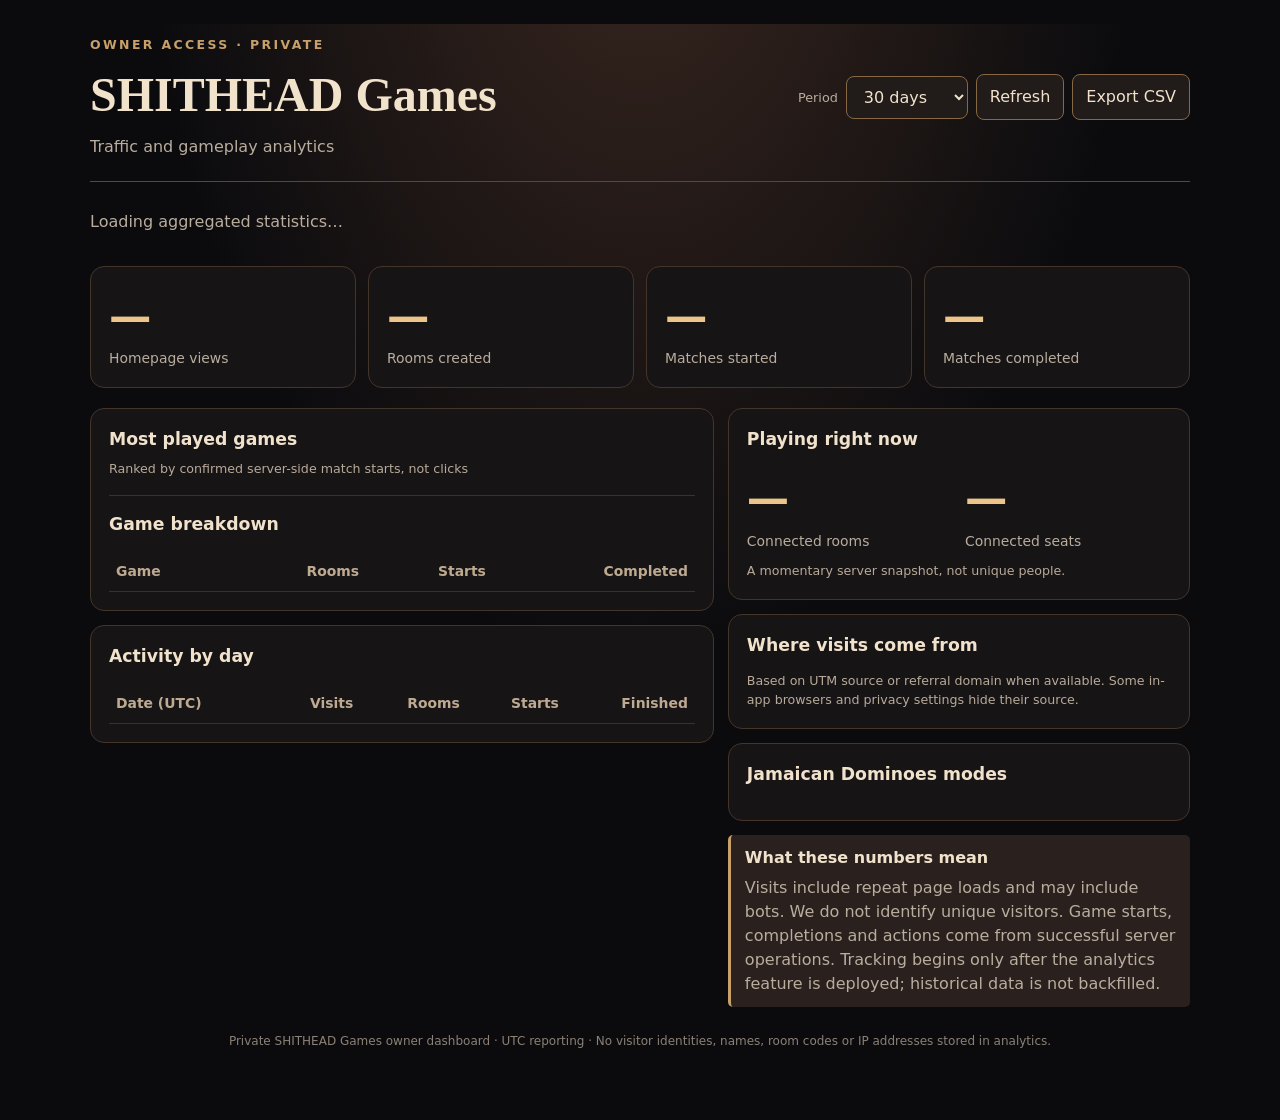
==== server/app/static/owner.html @ 9b071682 "feat(analytics): responsive private owner dashboard with stats and game rankings" ====
<!doctype html>
<html lang="en"><head><meta charset="utf-8"><meta name="viewport" content="width=device-width, initial-scale=1">
<meta name="robots" content="noindex,nofollow,noarchive"><title>SHITHEAD Games — Owner Analytics</title>
<style>
:root{color-scheme:dark;font-family:system-ui,-apple-system,"Segoe UI",sans-serif;background:#0b0b0e;color:#f1e2cc}
*{box-sizing:border-box}body{margin:0;line-height:1.5;background:radial-gradient(ellipse at 50% -20%,#3b2820 0%,#0b0b0e 55%) fixed;min-height:100dvh}
main{width:min(1100px,calc(100% - 32px));margin:24px auto 70px}header{display:flex;justify-content:space-between;align-items:center;gap:12px;flex-wrap:wrap;border-bottom:1px solid #5c4731;padding:12px 0 22px}
.eyebrow{color:#c7a06a;font-size:.78rem;letter-spacing:.19em;font-weight:800}h1{font-size:clamp(2rem,4vw,3rem);margin:4px 0 0;font-family:Georgia,serif}h2{font-size:1.08rem;margin:0 0 14px}p{color:#b9ad9e}a{color:#e5bd7e}button,select{border:1px solid #886744;border-radius:8px;background:#211b19;color:#f1e2cc;padding:10px 13px;font:inherit;cursor:pointer}button:focus-visible,select:focus-visible,a:focus-visible{outline:3px solid #d3323a;outline-offset:3px}button:hover{border-color:#e5bd7e}
.actions{display:flex;gap:8px;align-items:center;flex-wrap:wrap} .actions label{font-size:.8rem;color:#b9ad9e}
.card{background:#171416;border:1px solid #44352a;border-radius:14px;padding:18px;min-width:0}
.stats{display:grid;grid-template-columns:repeat(4,minmax(0,1fr));gap:12px;margin:20px 0} .metric{font-size:clamp(1.6rem,3.5vw,2.65rem);font-weight:850;color:#edc58b;font-variant-numeric:tabular-nums}.metric-label{color:#b9ad9e;font-size:.87rem}
.columns{display:grid;grid-template-columns:1.35fr 1fr;gap:14px}.stack{display:grid;gap:14px;align-content:start} .barrow{margin:12px 0}.barheader{display:flex;justify-content:space-between;gap:10px;font-size:.9rem}.barheader b{font-variant-numeric:tabular-nums}.bartrack{height:10px;background:#332b27;border-radius:20px;overflow:hidden;margin-top:5px}.barfill{height:100%;background:linear-gradient(90deg,#a56d3e,#efbb74);border-radius:20px;width:0}
.caption{color:#b8aa99;font-size:.79rem;margin:10px 0 0}.divider{border-top:1px solid #3e3127;margin:16px 0}.minor{color:#be8e66;font-size:.87rem}
table{border-collapse:collapse;width:100%;font-size:.87rem}th,td{text-align:left;border-bottom:1px solid #3d3028;padding:9px 7px}td:not(:first-child),th:not(:first-child){text-align:right;font-variant-numeric:tabular-nums}th{color:#beaa91;font-weight:700} .scroll{overflow:auto}
#status{padding:12px 0;min-height:20px} #status.error{color:#ff9292}
.warning{background:#2a211e;border-left:3px solid #c7a06a;padding:11px 14px;border-radius:5px}
footer{color:#8b8176;font-size:.75rem;margin-top:25px;text-align:center}
@media(max-width:760px){.stats{grid-template-columns:repeat(2,minmax(0,1fr))}.columns{grid-template-columns:1fr}.card{padding:14px}main{width:calc(100% - 24px)}}
@media(max-width:380px){.stats{gap:7px}.metric{font-size:1.65rem}.card{padding:12px}}
</style>
<script src="/owner/analytics.js" defer></script></head>
<body><main><header><div><div class="eyebrow">OWNER ACCESS · PRIVATE</div><h1>SHITHEAD Games</h1><p style="margin:4px 0 0">Traffic and gameplay analytics</p></div>
<div class="actions"><label for="period">Period</label><select id="period"><option value="7">7 days</option><option value="30" selected>30 days</option><option value="90">90 days</option><option value="365">365 days</option><option value="0">All time</option></select><button id="refresh" type="button">Refresh</button><button id="export" type="button">Export CSV</button></div></header>
<p id="status" role="status" aria-live="polite">Loading aggregated statistics…</p>
<div class="stats"><div class="card"><div class="metric" id="views">—</div><div class="metric-label">Homepage views</div></div><div class="card"><div class="metric" id="rooms">—</div><div class="metric-label">Rooms created</div></div><div class="card"><div class="metric" id="starts">—</div><div class="metric-label">Matches started</div></div><div class="card"><div class="metric" id="ends">—</div><div class="metric-label">Matches completed</div></div></div>
<section class="columns"><div class="stack">
<div class="card"><h2>Most played games</h2><p class="caption" style="margin:-7px 0 12px">Ranked by confirmed server-side match starts, not clicks</p><div id="ranking"></div><div class="divider"></div><h2>Game breakdown</h2><div class="scroll"><table><thead><tr><th>Game</th><th>Rooms</th><th>Starts</th><th>Completed</th></tr></thead><tbody id="game-table"></tbody></table></div></div>
<div class="card"><h2>Activity by day</h2><div class="scroll"><table><thead><tr><th>Date (UTC)</th><th>Visits</th><th>Rooms</th><th>Starts</th><th>Finished</th></tr></thead><tbody id="daily-table"></tbody></table></div></div>
</div><div class="stack">
<div class="card"><h2>Playing right now</h2><div class="stats" style="grid-template-columns:1fr 1fr;margin:0"><div><div class="metric" id="live-rooms">—</div><div class="metric-label">Connected rooms</div></div><div><div class="metric" id="live-seats">—</div><div class="metric-label">Connected seats</div></div></div><p class="caption">A momentary server snapshot, not unique people.</p></div>
<div class="card"><h2>Where visits come from</h2><div id="sources"></div><p class="caption">Based on UTM source or referral domain when available. Some in-app browsers and privacy settings hide their source.</p></div>
<div class="card"><h2>Jamaican Dominoes modes</h2><div id="domino-modes"></div></div>
<div class="warning"><strong>What these numbers mean</strong><p style="margin:6px 0 0">Visits include repeat page loads and may include bots. We do not identify unique visitors. Game starts, completions and actions come from successful server operations. Tracking begins only after the analytics feature is deployed; historical data is not backfilled.</p></div>
</div></section>
<footer>Private SHITHEAD Games owner dashboard · UTC reporting · No visitor identities, names, room codes or IP addresses stored in analytics.</footer>
</main></body></html>
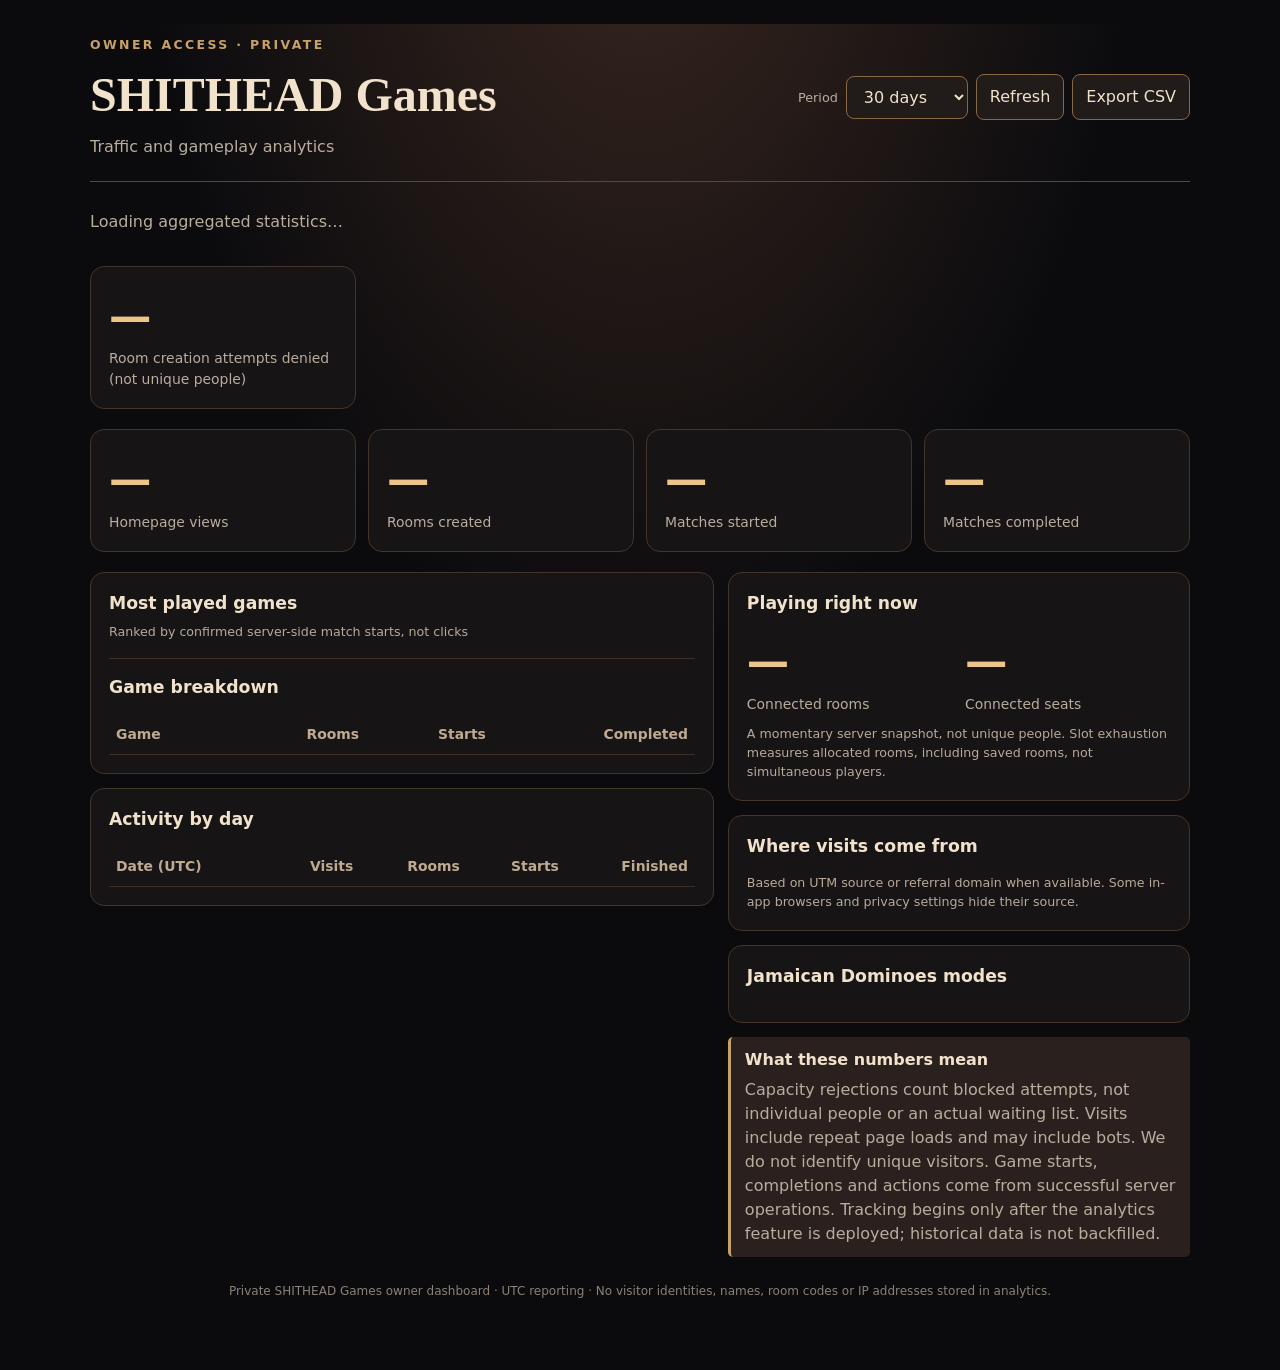
==== commit f9d944fc: "feat(owner): add explicit denied room-create counter and definition" ====
--- a/server/app/static/owner.html
+++ b/server/app/static/owner.html
@@ -22,15 +22,16 @@
 <body><main><header><div><div class="eyebrow">OWNER ACCESS · PRIVATE</div><h1>SHITHEAD Games</h1><p style="margin:4px 0 0">Traffic and gameplay analytics</p></div>
 <div class="actions"><label for="period">Period</label><select id="period"><option value="7">7 days</option><option value="30" selected>30 days</option><option value="90">90 days</option><option value="365">365 days</option><option value="0">All time</option></select><button id="refresh" type="button">Refresh</button><button id="export" type="button">Export CSV</button></div></header>
 <p id="status" role="status" aria-live="polite">Loading aggregated statistics…</p>
+<div class="stats"><div class="card"><div class="metric" id="capacity-rejections">—</div><div class="metric-label">Room creation attempts denied (not unique people)</div></div></div>
 <div class="stats"><div class="card"><div class="metric" id="views">—</div><div class="metric-label">Homepage views</div></div><div class="card"><div class="metric" id="rooms">—</div><div class="metric-label">Rooms created</div></div><div class="card"><div class="metric" id="starts">—</div><div class="metric-label">Matches started</div></div><div class="card"><div class="metric" id="ends">—</div><div class="metric-label">Matches completed</div></div></div>
 <section class="columns"><div class="stack">
 <div class="card"><h2>Most played games</h2><p class="caption" style="margin:-7px 0 12px">Ranked by confirmed server-side match starts, not clicks</p><div id="ranking"></div><div class="divider"></div><h2>Game breakdown</h2><div class="scroll"><table><thead><tr><th>Game</th><th>Rooms</th><th>Starts</th><th>Completed</th></tr></thead><tbody id="game-table"></tbody></table></div></div>
 <div class="card"><h2>Activity by day</h2><div class="scroll"><table><thead><tr><th>Date (UTC)</th><th>Visits</th><th>Rooms</th><th>Starts</th><th>Finished</th></tr></thead><tbody id="daily-table"></tbody></table></div></div>
 </div><div class="stack">
-<div class="card"><h2>Playing right now</h2><div class="stats" style="grid-template-columns:1fr 1fr;margin:0"><div><div class="metric" id="live-rooms">—</div><div class="metric-label">Connected rooms</div></div><div><div class="metric" id="live-seats">—</div><div class="metric-label">Connected seats</div></div></div><p class="caption">A momentary server snapshot, not unique people.</p></div>
+<div class="card"><h2>Playing right now</h2><div class="stats" style="grid-template-columns:1fr 1fr;margin:0"><div><div class="metric" id="live-rooms">—</div><div class="metric-label">Connected rooms</div></div><div><div class="metric" id="live-seats">—</div><div class="metric-label">Connected seats</div></div></div><p class="caption">A momentary server snapshot, not unique people. Slot exhaustion measures allocated rooms, including saved rooms, not simultaneous players.</p></div>
 <div class="card"><h2>Where visits come from</h2><div id="sources"></div><p class="caption">Based on UTM source or referral domain when available. Some in-app browsers and privacy settings hide their source.</p></div>
 <div class="card"><h2>Jamaican Dominoes modes</h2><div id="domino-modes"></div></div>
-<div class="warning"><strong>What these numbers mean</strong><p style="margin:6px 0 0">Visits include repeat page loads and may include bots. We do not identify unique visitors. Game starts, completions and actions come from successful server operations. Tracking begins only after the analytics feature is deployed; historical data is not backfilled.</p></div>
+<div class="warning"><strong>What these numbers mean</strong><p style="margin:6px 0 0">Capacity rejections count blocked attempts, not individual people or an actual waiting list. Visits include repeat page loads and may include bots. We do not identify unique visitors. Game starts, completions and actions come from successful server operations. Tracking begins only after the analytics feature is deployed; historical data is not backfilled.</p></div>
 </div></section>
 <footer>Private SHITHEAD Games owner dashboard · UTC reporting · No visitor identities, names, room codes or IP addresses stored in analytics.</footer>
 </main></body></html>
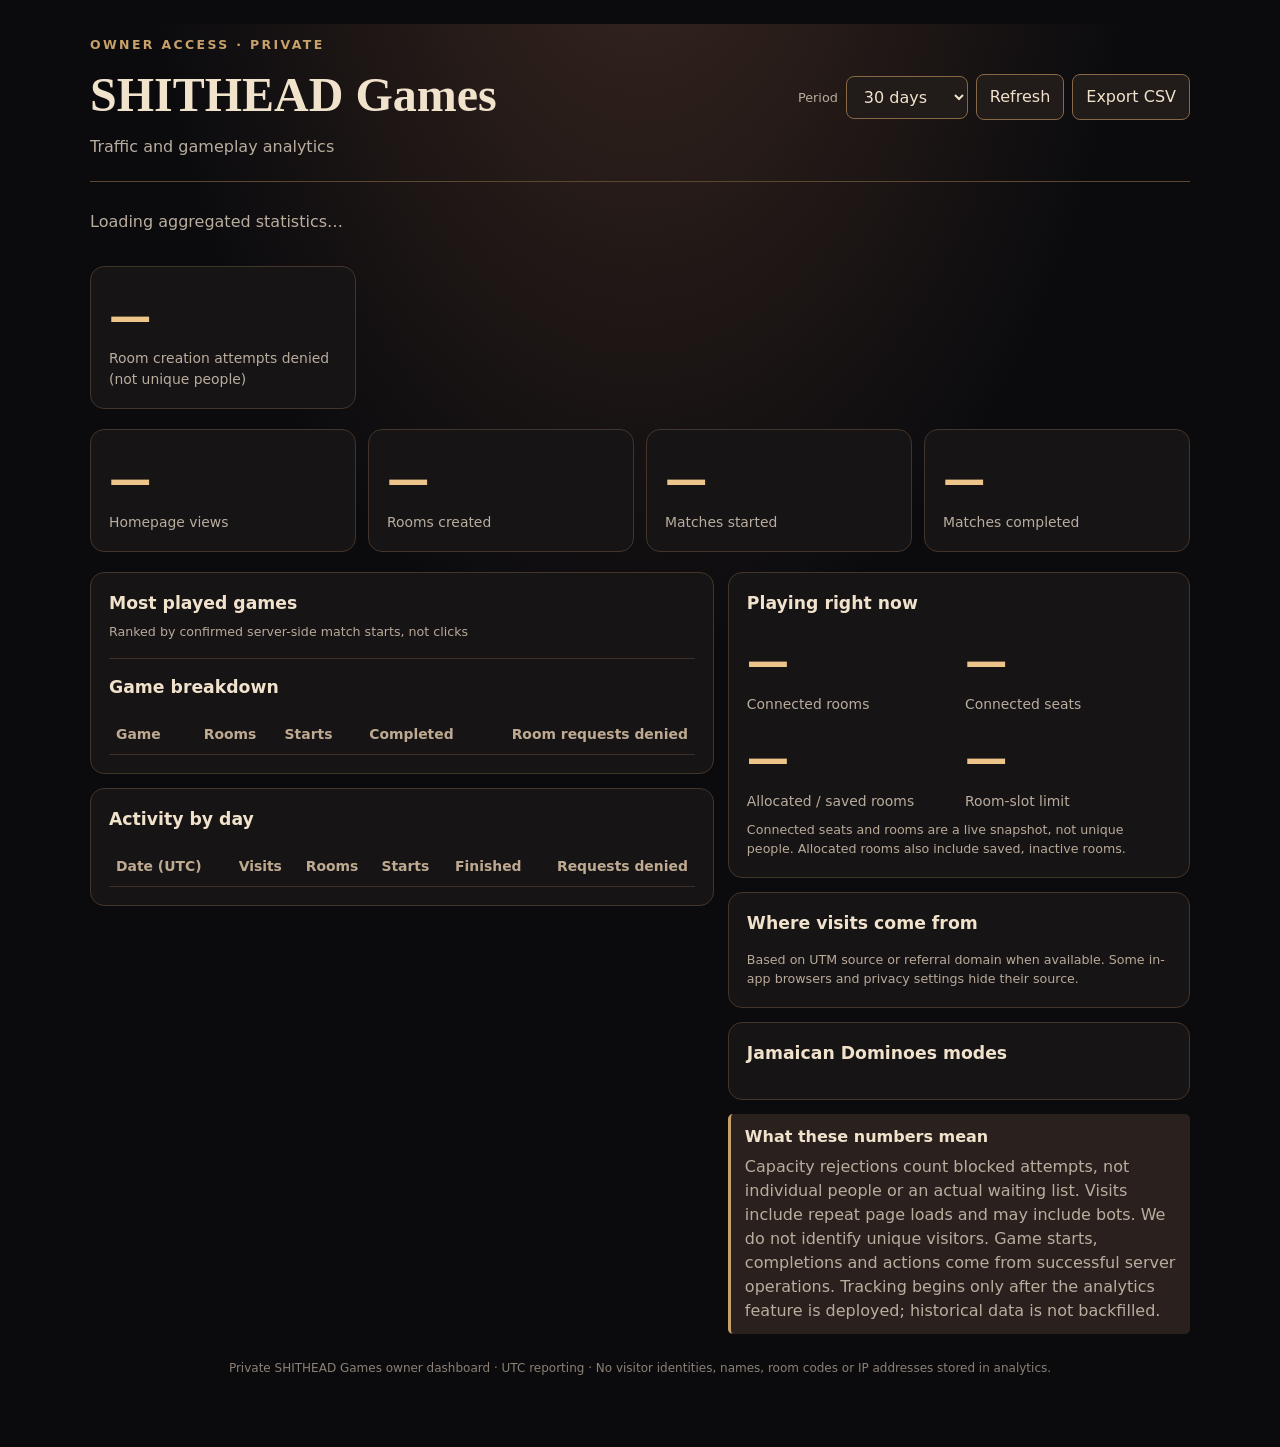
==== commit 12fbe866: "feat(owner): show denied requests by day/game and allocated vs connected room capacity" ====
--- a/server/app/static/owner.html
+++ b/server/app/static/owner.html
@@ -25,10 +25,10 @@
 <div class="stats"><div class="card"><div class="metric" id="capacity-rejections">—</div><div class="metric-label">Room creation attempts denied (not unique people)</div></div></div>
 <div class="stats"><div class="card"><div class="metric" id="views">—</div><div class="metric-label">Homepage views</div></div><div class="card"><div class="metric" id="rooms">—</div><div class="metric-label">Rooms created</div></div><div class="card"><div class="metric" id="starts">—</div><div class="metric-label">Matches started</div></div><div class="card"><div class="metric" id="ends">—</div><div class="metric-label">Matches completed</div></div></div>
 <section class="columns"><div class="stack">
-<div class="card"><h2>Most played games</h2><p class="caption" style="margin:-7px 0 12px">Ranked by confirmed server-side match starts, not clicks</p><div id="ranking"></div><div class="divider"></div><h2>Game breakdown</h2><div class="scroll"><table><thead><tr><th>Game</th><th>Rooms</th><th>Starts</th><th>Completed</th></tr></thead><tbody id="game-table"></tbody></table></div></div>
-<div class="card"><h2>Activity by day</h2><div class="scroll"><table><thead><tr><th>Date (UTC)</th><th>Visits</th><th>Rooms</th><th>Starts</th><th>Finished</th></tr></thead><tbody id="daily-table"></tbody></table></div></div>
+<div class="card"><h2>Most played games</h2><p class="caption" style="margin:-7px 0 12px">Ranked by confirmed server-side match starts, not clicks</p><div id="ranking"></div><div class="divider"></div><h2>Game breakdown</h2><div class="scroll"><table><thead><tr><th>Game</th><th>Rooms</th><th>Starts</th><th>Completed</th><th>Room requests denied</th></tr></thead><tbody id="game-table"></tbody></table></div></div>
+<div class="card"><h2>Activity by day</h2><div class="scroll"><table><thead><tr><th>Date (UTC)</th><th>Visits</th><th>Rooms</th><th>Starts</th><th>Finished</th><th>Requests denied</th></tr></thead><tbody id="daily-table"></tbody></table></div></div>
 </div><div class="stack">
-<div class="card"><h2>Playing right now</h2><div class="stats" style="grid-template-columns:1fr 1fr;margin:0"><div><div class="metric" id="live-rooms">—</div><div class="metric-label">Connected rooms</div></div><div><div class="metric" id="live-seats">—</div><div class="metric-label">Connected seats</div></div></div><p class="caption">A momentary server snapshot, not unique people. Slot exhaustion measures allocated rooms, including saved rooms, not simultaneous players.</p></div>
+<div class="card"><h2>Playing right now</h2><div class="stats" style="grid-template-columns:repeat(2,minmax(0,1fr));margin:0"><div><div class="metric" id="live-rooms">—</div><div class="metric-label">Connected rooms</div></div><div><div class="metric" id="live-seats">—</div><div class="metric-label">Connected seats</div></div><div><div class="metric" id="allocated-rooms">—</div><div class="metric-label">Allocated / saved rooms</div></div><div><div class="metric" id="room-limit">—</div><div class="metric-label">Room-slot limit</div></div></div><p class="caption">Connected seats and rooms are a live snapshot, not unique people. Allocated rooms also include saved, inactive rooms.</p></div>
 <div class="card"><h2>Where visits come from</h2><div id="sources"></div><p class="caption">Based on UTM source or referral domain when available. Some in-app browsers and privacy settings hide their source.</p></div>
 <div class="card"><h2>Jamaican Dominoes modes</h2><div id="domino-modes"></div></div>
 <div class="warning"><strong>What these numbers mean</strong><p style="margin:6px 0 0">Capacity rejections count blocked attempts, not individual people or an actual waiting list. Visits include repeat page loads and may include bots. We do not identify unique visitors. Game starts, completions and actions come from successful server operations. Tracking begins only after the analytics feature is deployed; historical data is not backfilled.</p></div>
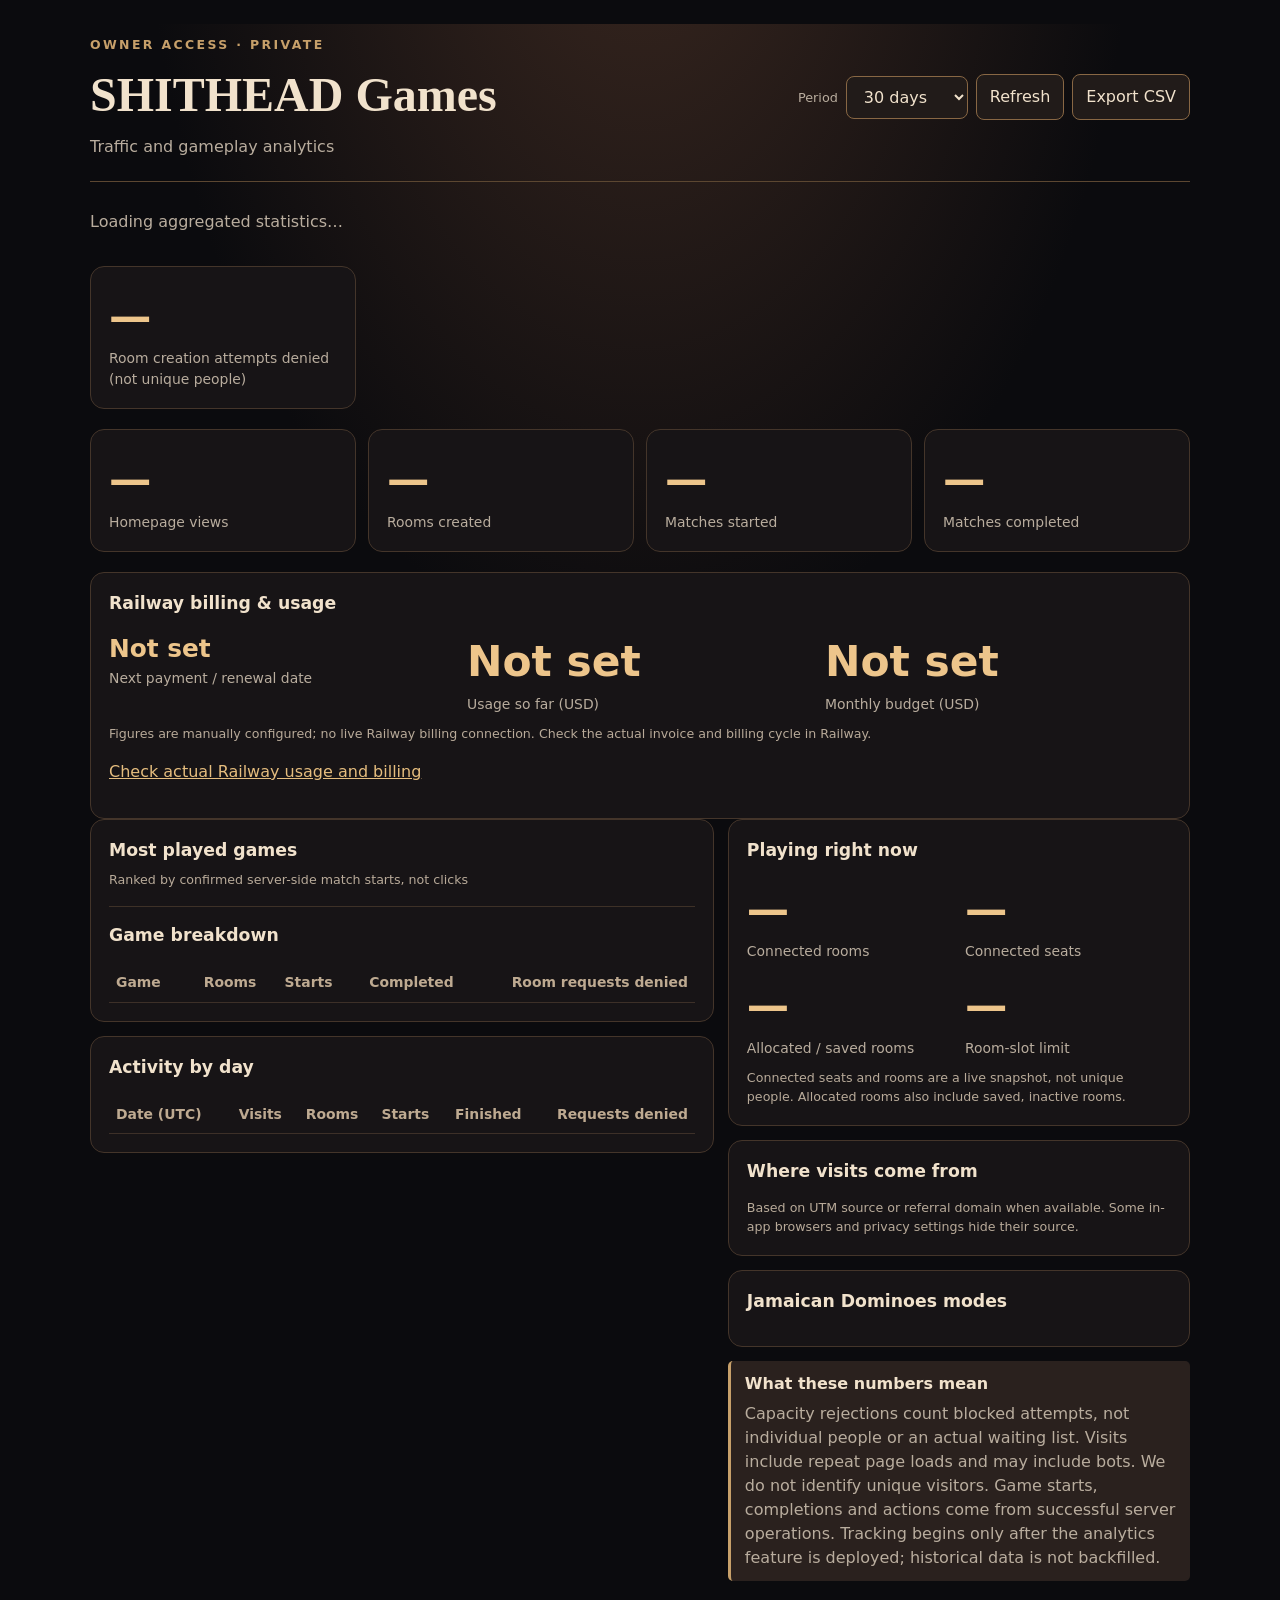
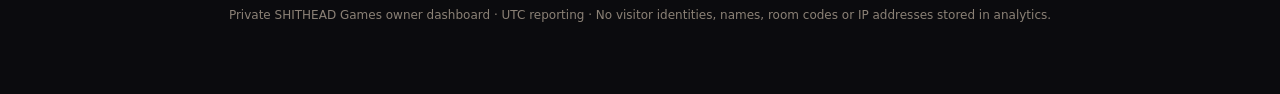
==== commit 55f8bf7d: "ui(owner): billing dates and manual usage beside game analytics and safe logout" ====
--- a/server/app/static/owner.html
+++ b/server/app/static/owner.html
@@ -20,10 +20,20 @@
 </style>
 <script src="/owner/analytics.js" defer></script></head>
 <body><main><header><div><div class="eyebrow">OWNER ACCESS · PRIVATE</div><h1>SHITHEAD Games</h1><p style="margin:4px 0 0">Traffic and gameplay analytics</p></div>
-<div class="actions"><label for="period">Period</label><select id="period"><option value="7">7 days</option><option value="30" selected>30 days</option><option value="90">90 days</option><option value="365">365 days</option><option value="0">All time</option></select><button id="refresh" type="button">Refresh</button><button id="export" type="button">Export CSV</button></div></header>
+<div class="actions"><label for="period">Period</label><select id="period"><option value="7">7 days</option><option value="30" selected>30 days</option><option value="90">90 days</option><option value="365">365 days</option><option value="0">All time</option></select><button id="refresh" type="button">Refresh</button><button id="export" type="button">Export CSV</button><button id="logout" type="button" hidden>Sign out</button></div></header>
 <p id="status" role="status" aria-live="polite">Loading aggregated statistics…</p>
 <div class="stats"><div class="card"><div class="metric" id="capacity-rejections">—</div><div class="metric-label">Room creation attempts denied (not unique people)</div></div></div>
 <div class="stats"><div class="card"><div class="metric" id="views">—</div><div class="metric-label">Homepage views</div></div><div class="card"><div class="metric" id="rooms">—</div><div class="metric-label">Rooms created</div></div><div class="card"><div class="metric" id="starts">—</div><div class="metric-label">Matches started</div></div><div class="card"><div class="metric" id="ends">—</div><div class="metric-label">Matches completed</div></div></div>
+<section class="card" aria-labelledby="billing-title">
+<h2 id="billing-title">Railway billing &amp; usage</h2>
+<div class="stats" style="margin:0;grid-template-columns:repeat(3,minmax(0,1fr))">
+<div><div class="metric" id="billing-date" style="font-size:clamp(1.1rem,2vw,1.55rem)">Not set</div><div class="metric-label">Next payment / renewal date</div></div>
+<div><div class="metric" id="billing-usage">Not set</div><div class="metric-label">Usage so far (USD)</div></div>
+<div><div class="metric" id="billing-budget">Not set</div><div class="metric-label">Monthly budget (USD)</div></div>
+</div>
+<p class="caption" id="billing-note">Figures are manually configured; no live Railway billing connection. Check the actual invoice and billing cycle in Railway.</p>
+<p><a href="https://railway.com/workspace/usage" target="_blank" rel="noopener noreferrer">Check actual Railway usage and billing</a></p>
+</section>
 <section class="columns"><div class="stack">
 <div class="card"><h2>Most played games</h2><p class="caption" style="margin:-7px 0 12px">Ranked by confirmed server-side match starts, not clicks</p><div id="ranking"></div><div class="divider"></div><h2>Game breakdown</h2><div class="scroll"><table><thead><tr><th>Game</th><th>Rooms</th><th>Starts</th><th>Completed</th><th>Room requests denied</th></tr></thead><tbody id="game-table"></tbody></table></div></div>
 <div class="card"><h2>Activity by day</h2><div class="scroll"><table><thead><tr><th>Date (UTC)</th><th>Visits</th><th>Rooms</th><th>Starts</th><th>Finished</th><th>Requests denied</th></tr></thead><tbody id="daily-table"></tbody></table></div></div>
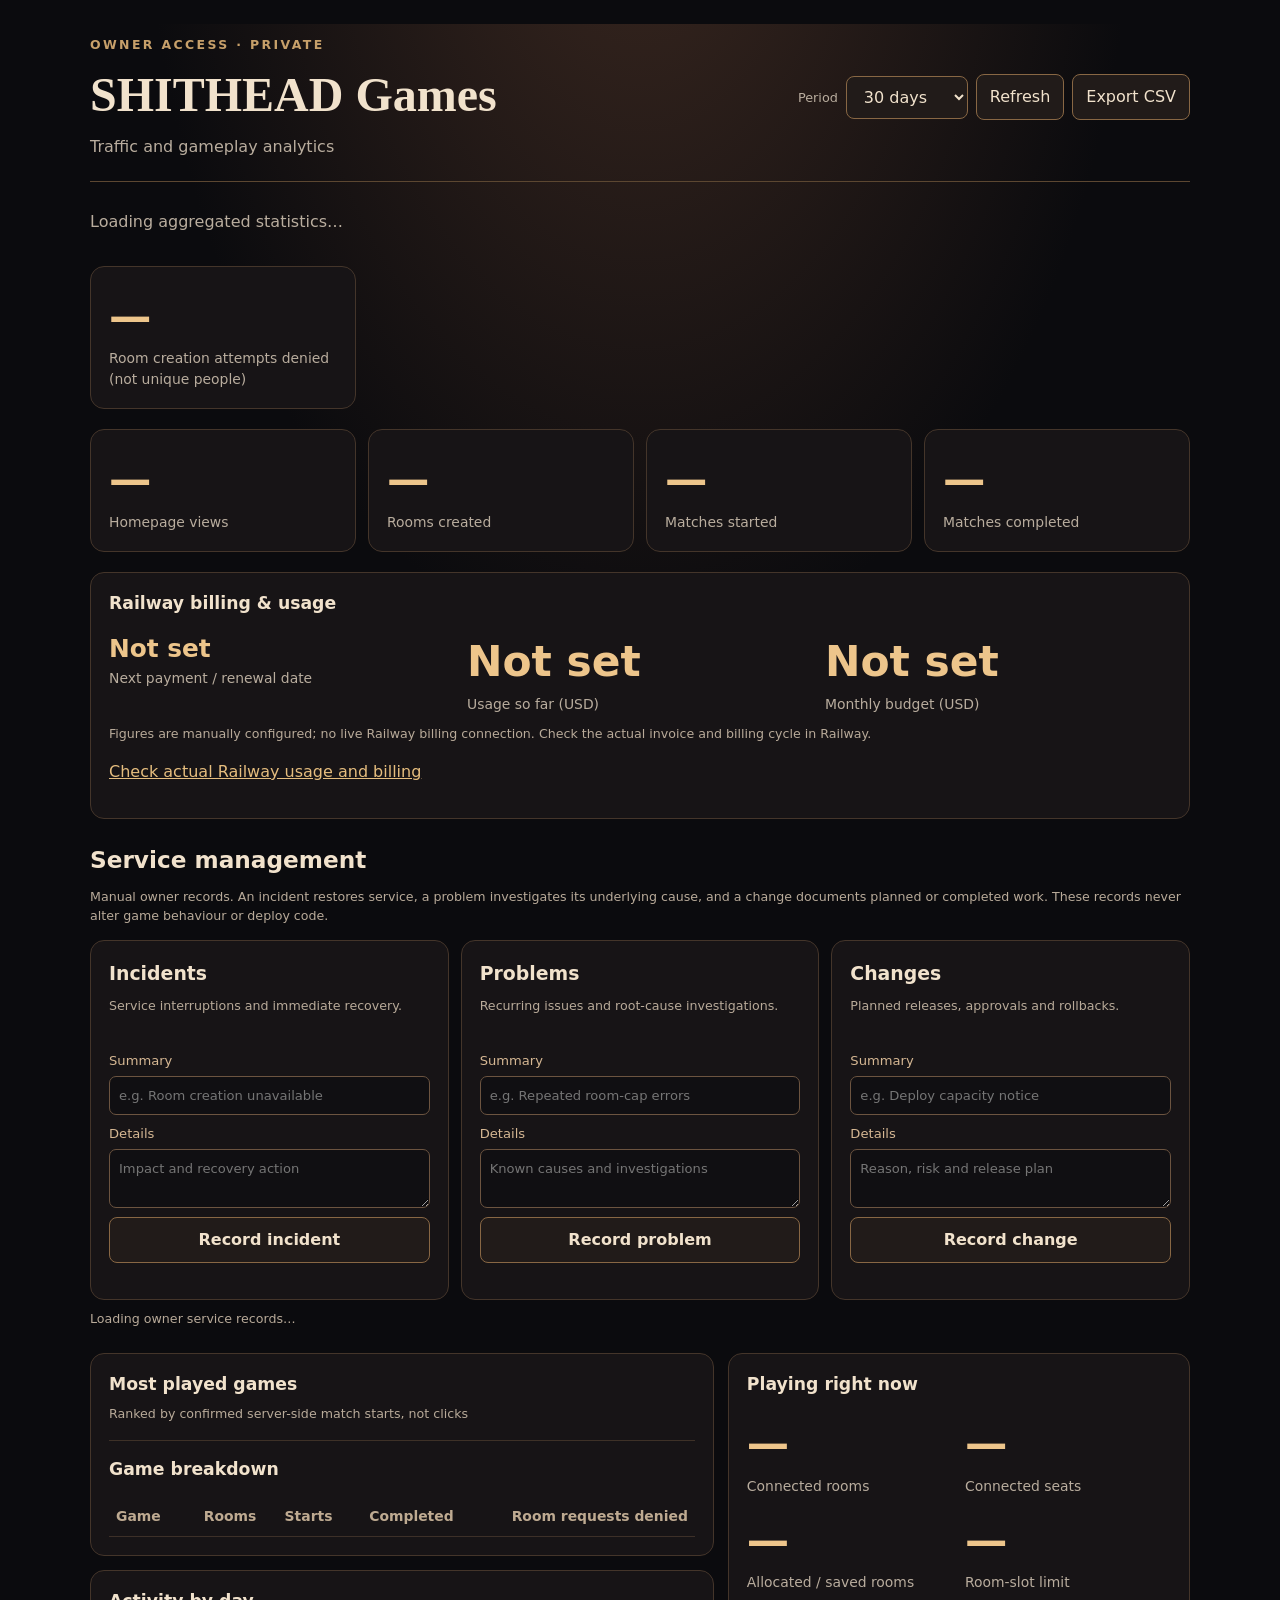
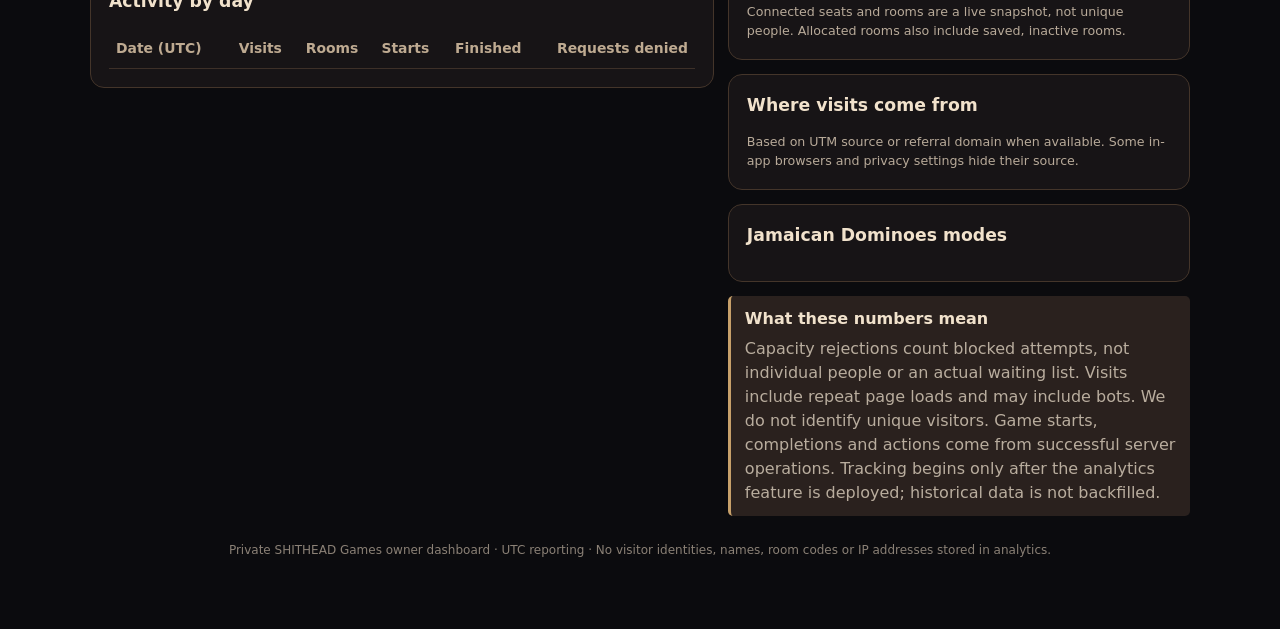
==== commit d4e44573: "ui(owner): three adjacent incident problem change columns with manual entry" ====
--- a/server/app/static/owner.html
+++ b/server/app/static/owner.html
@@ -17,6 +17,15 @@
 footer{color:#8b8176;font-size:.75rem;margin-top:25px;text-align:center}
 @media(max-width:760px){.stats{grid-template-columns:repeat(2,minmax(0,1fr))}.columns{grid-template-columns:1fr}.card{padding:14px}main{width:calc(100% - 24px)}}
 @media(max-width:380px){.stats{gap:7px}.metric{font-size:1.65rem}.card{padding:12px}}
+.operations-section{margin:24px 0}.operations-section>h2{font-size:1.45rem;margin:0 0 5px}.operations-grid{display:grid;grid-template-columns:repeat(3,minmax(0,1fr));gap:12px;margin-top:14px}
+.ops-column h3{font-size:1.18rem;margin:0}.ops-column>.caption{min-height:40px}
+.ops-form{display:grid;gap:9px;margin:14px 0 18px}.ops-form label{display:grid;gap:5px;font-size:.82rem;color:#d5b793}
+.ops-form input,.ops-form textarea,.ops-records select{font:inherit;width:100%;background:#100f12;color:#f1e2cc;border:1px solid #6c5440;border-radius:7px;padding:9px}
+.ops-form textarea{resize:vertical}.ops-form button{font-weight:700}
+.ops-records{display:grid;gap:8px}.ops-entry{border-top:1px solid #47392b;padding:10px 0 2px;display:grid;gap:7px;overflow-wrap:anywhere}
+.ops-entry strong{font-size:.92rem}.ops-entry small{color:#c5a77e}.ops-entry p{font-size:.82rem;margin:0;white-space:pre-wrap;overflow-wrap:anywhere}
+.ops-entry label{display:grid;gap:5px;color:#b9ad9e;font-size:.8rem}
+@media(max-width:850px){.operations-grid{grid-template-columns:1fr}.ops-column>.caption{min-height:0}}
 </style>
 <script src="/owner/analytics.js" defer></script></head>
 <body><main><header><div><div class="eyebrow">OWNER ACCESS · PRIVATE</div><h1>SHITHEAD Games</h1><p style="margin:4px 0 0">Traffic and gameplay analytics</p></div>
@@ -34,6 +43,28 @@
 <p class="caption" id="billing-note">Figures are manually configured; no live Railway billing connection. Check the actual invoice and billing cycle in Railway.</p>
 <p><a href="https://railway.com/workspace/usage" target="_blank" rel="noopener noreferrer">Check actual Railway usage and billing</a></p>
 </section>
+<section aria-labelledby="ops-heading" class="operations-section">
+<h2 id="ops-heading">Service management</h2>
+<p class="caption">Manual owner records. An incident restores service, a problem investigates its underlying cause, and a change documents planned or completed work. These records never alter game behaviour or deploy code.</p>
+<div class="operations-grid">
+<section class="card ops-column" data-ops-kind="incident" aria-labelledby="incident-heading">
+<h3 id="incident-heading">Incidents</h3><p class="caption">Service interruptions and immediate recovery.</p>
+<form class="ops-form" data-ops-form="incident"><label>Summary<input name="title" maxlength="120" required placeholder="e.g. Room creation unavailable"></label><label>Details<textarea name="description" maxlength="1200" rows="2" placeholder="Impact and recovery action"></textarea></label><button type="submit">Record incident</button></form>
+<div id="ops-incident" class="ops-records"></div>
+</section>
+<section class="card ops-column" data-ops-kind="problem" aria-labelledby="problem-heading">
+<h3 id="problem-heading">Problems</h3><p class="caption">Recurring issues and root-cause investigations.</p>
+<form class="ops-form" data-ops-form="problem"><label>Summary<input name="title" maxlength="120" required placeholder="e.g. Repeated room-cap errors"></label><label>Details<textarea name="description" maxlength="1200" rows="2" placeholder="Known causes and investigations"></textarea></label><button type="submit">Record problem</button></form>
+<div id="ops-problem" class="ops-records"></div>
+</section>
+<section class="card ops-column" data-ops-kind="change" aria-labelledby="change-heading">
+<h3 id="change-heading">Changes</h3><p class="caption">Planned releases, approvals and rollbacks.</p>
+<form class="ops-form" data-ops-form="change"><label>Summary<input name="title" maxlength="120" required placeholder="e.g. Deploy capacity notice"></label><label>Details<textarea name="description" maxlength="1200" rows="2" placeholder="Reason, risk and release plan"></textarea></label><button type="submit">Record change</button></form>
+<div id="ops-change" class="ops-records"></div>
+</section>
+</div>
+<p class="caption" id="ops-status" role="status" aria-live="polite">Loading owner service records…</p>
+</section>
 <section class="columns"><div class="stack">
 <div class="card"><h2>Most played games</h2><p class="caption" style="margin:-7px 0 12px">Ranked by confirmed server-side match starts, not clicks</p><div id="ranking"></div><div class="divider"></div><h2>Game breakdown</h2><div class="scroll"><table><thead><tr><th>Game</th><th>Rooms</th><th>Starts</th><th>Completed</th><th>Room requests denied</th></tr></thead><tbody id="game-table"></tbody></table></div></div>
 <div class="card"><h2>Activity by day</h2><div class="scroll"><table><thead><tr><th>Date (UTC)</th><th>Visits</th><th>Rooms</th><th>Starts</th><th>Finished</th><th>Requests denied</th></tr></thead><tbody id="daily-table"></tbody></table></div></div>
